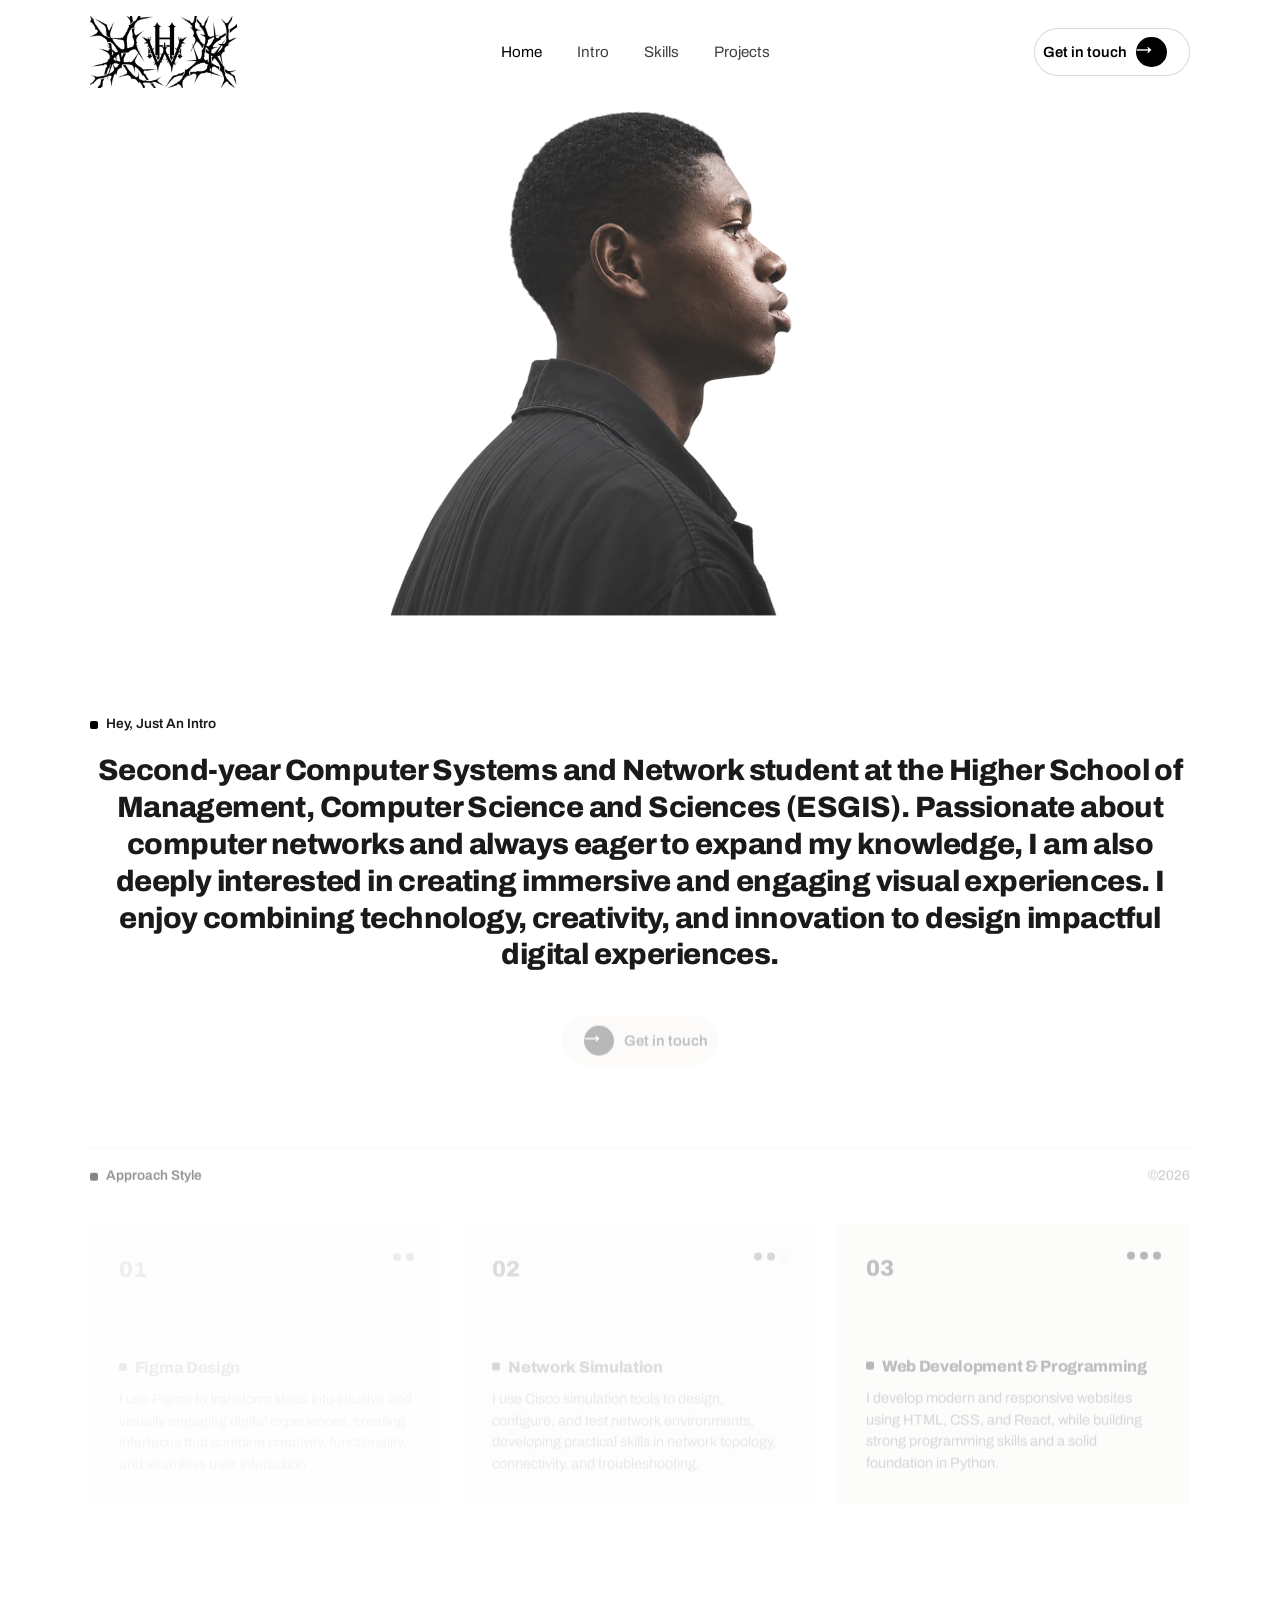
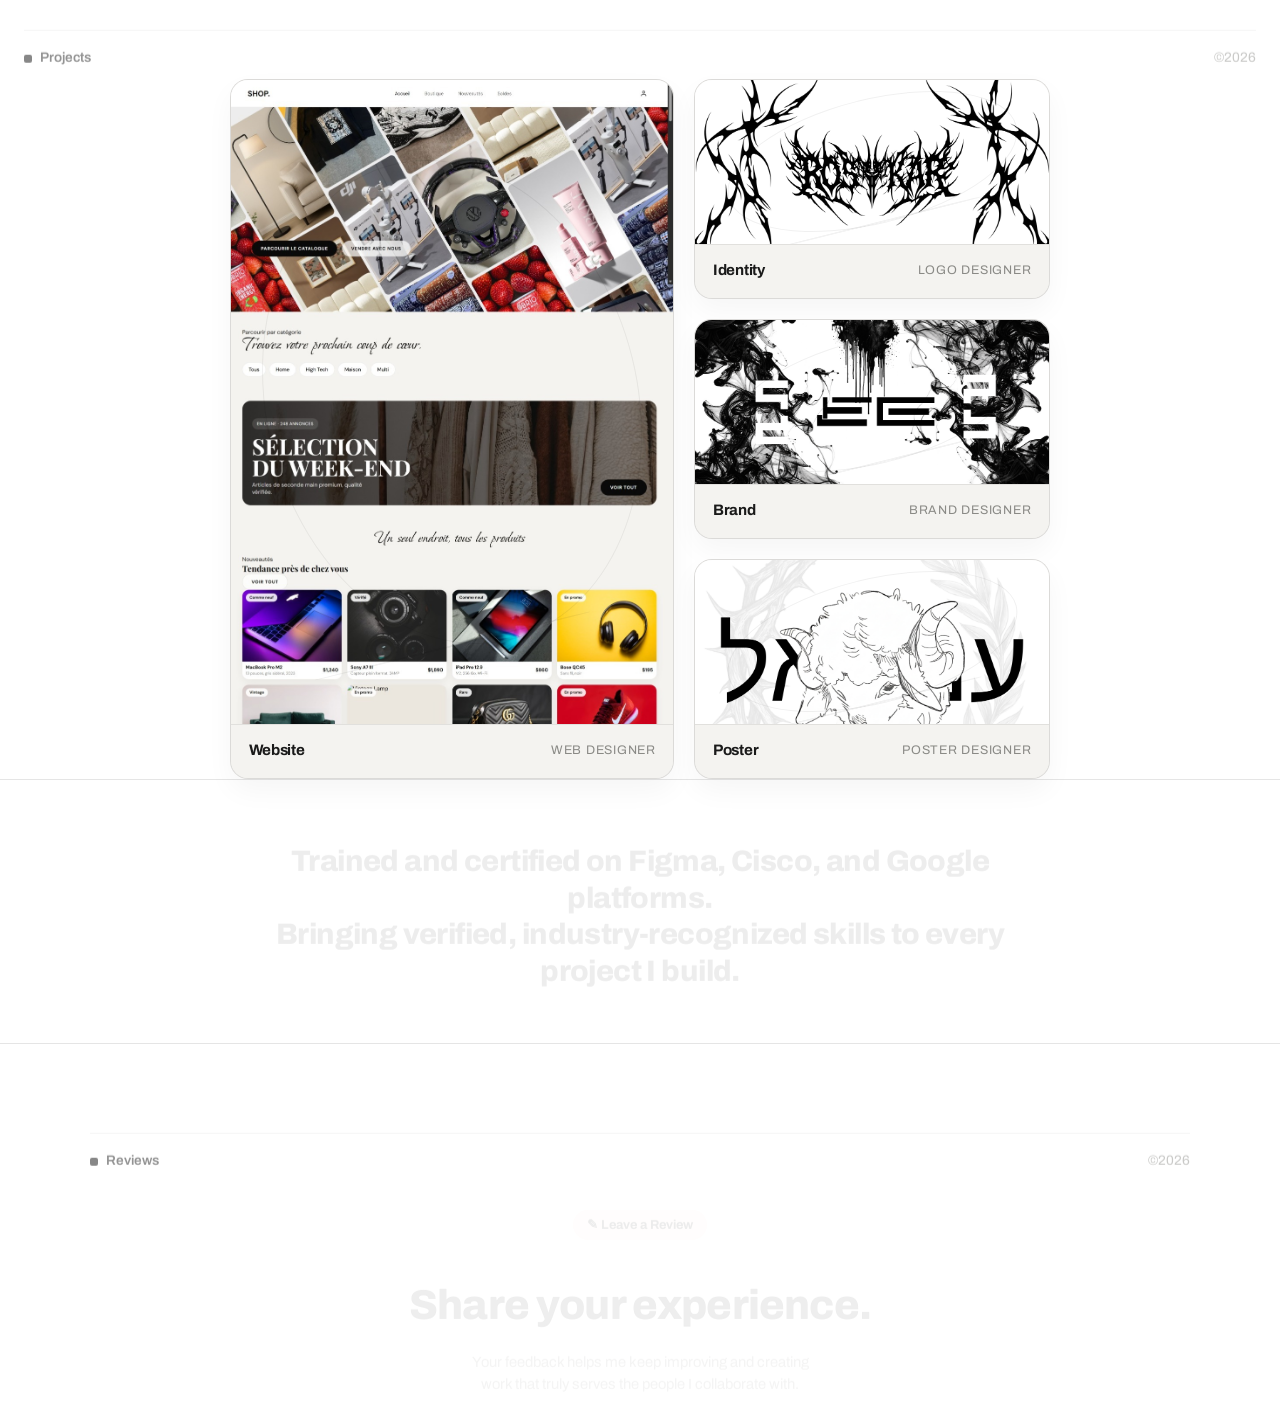
==== index.html @ aec388bb "Add Vercel entry point" ====
<!DOCTYPE html>
<html lang="en">
<head>
  <meta charset="UTF-8">
  <meta name="viewport" content="width=device-width, initial-scale=1.0">
  <meta http-equiv="refresh" content="0; url=viper-portfolio.html">
  <title>ODOVI</title>
</head>
<body>
  <p><a href="viper-portfolio.html">Open ODOVI portfolio</a></p>
</body>
</html>
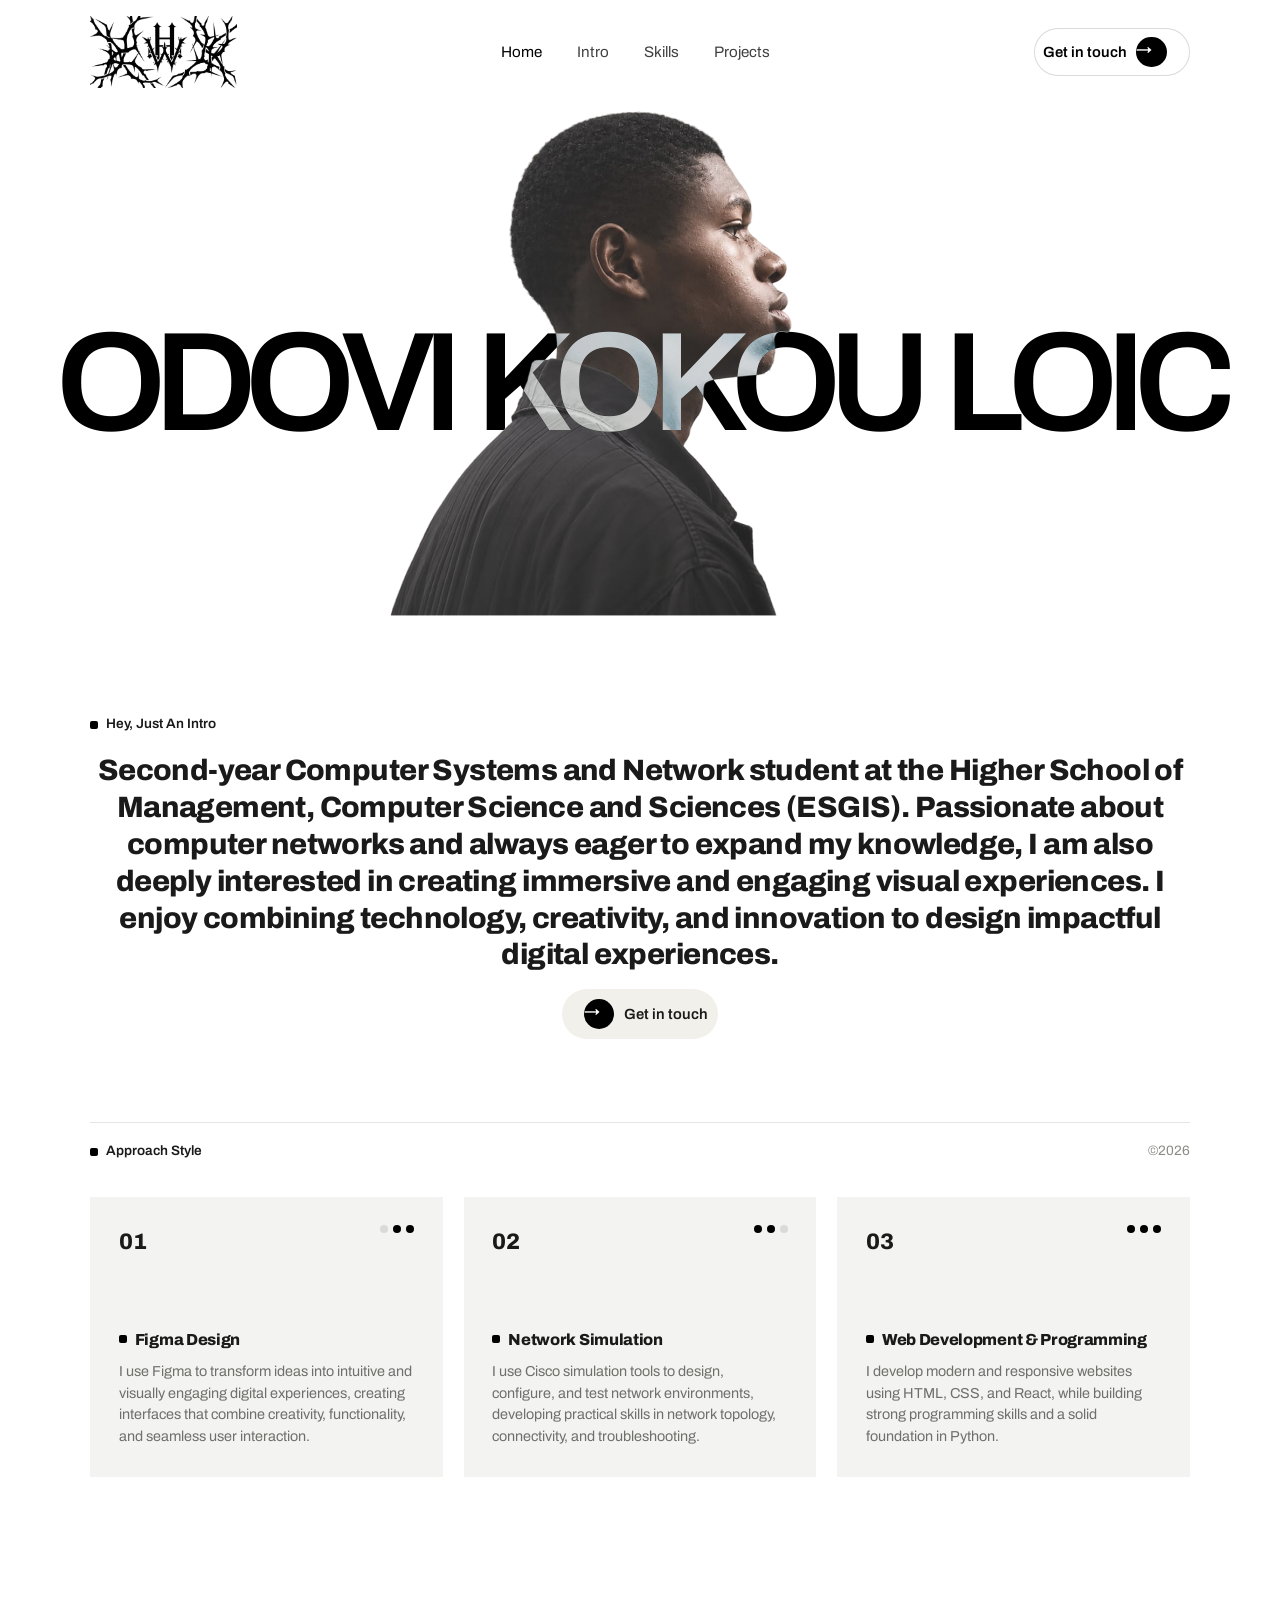
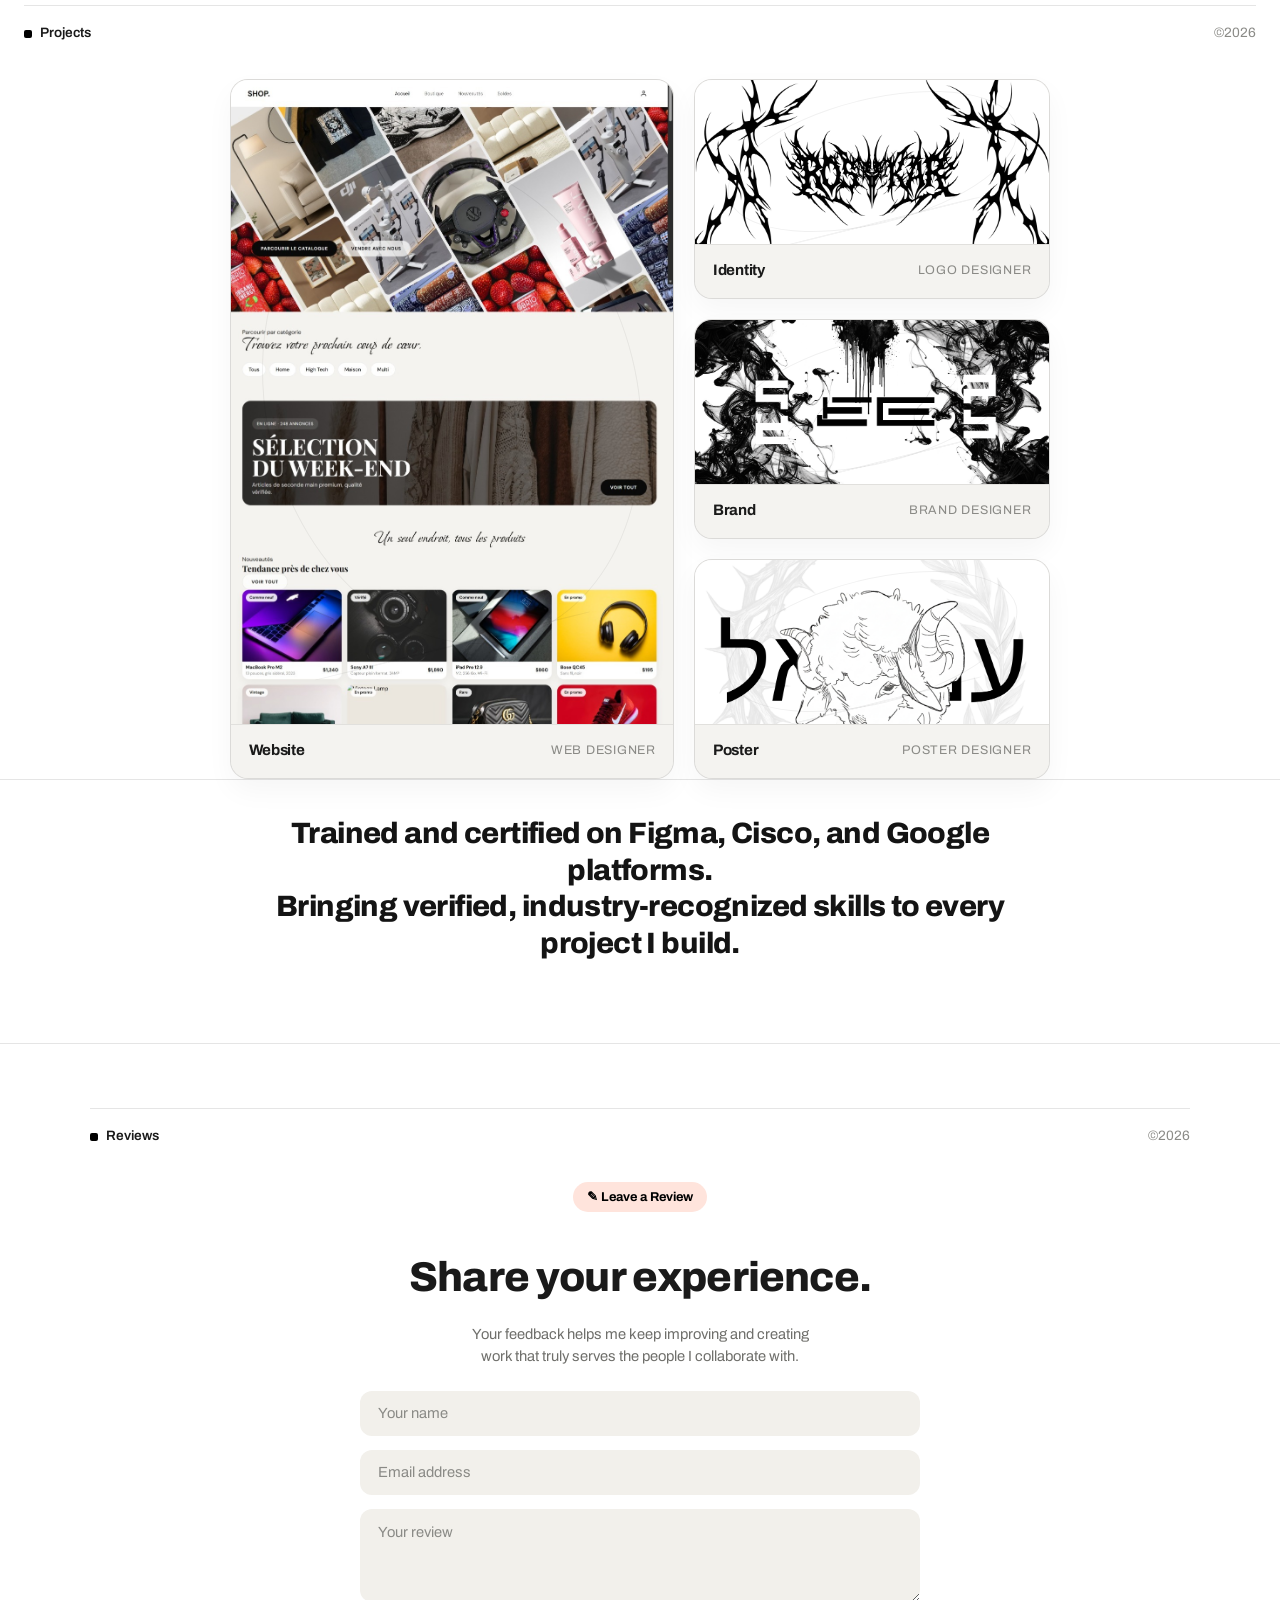
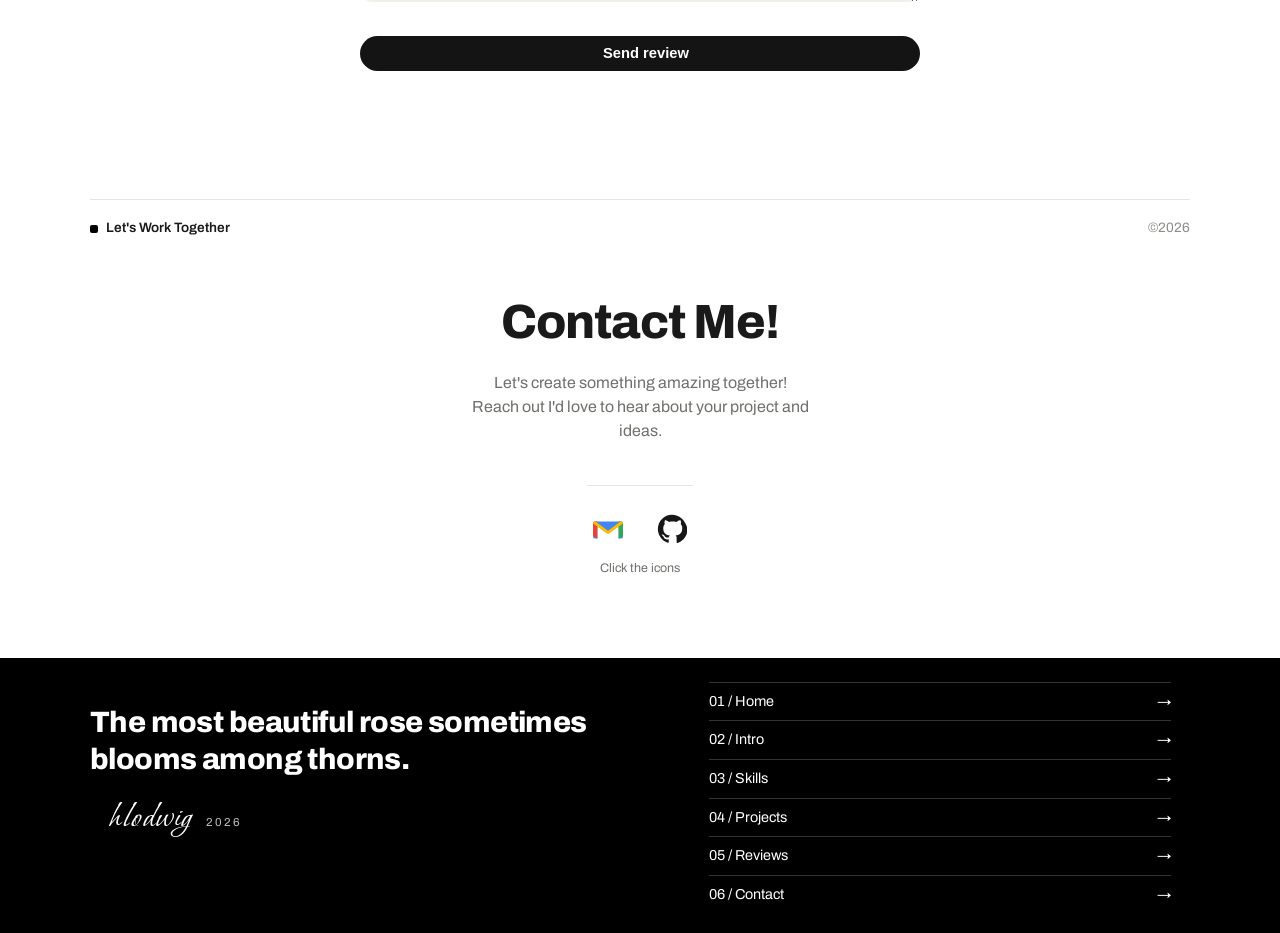
==== commit 50cc4866: "Use clean homepage filename" ====
--- a/index.html
+++ b/index.html
@@ -1,12 +1,1013 @@
 <!DOCTYPE html>
 <html lang="en">
 <head>
-  <meta charset="UTF-8">
-  <meta name="viewport" content="width=device-width, initial-scale=1.0">
-  <meta http-equiv="refresh" content="0; url=viper-portfolio.html">
-  <title>ODOVI</title>
+<meta charset="UTF-8">
+<meta name="viewport" content="width=device-width, initial-scale=1.0">
+<title>Mandro — Digital Designer</title>
+<link rel="preconnect" href="https://fonts.googleapis.com">
+<link rel="preconnect" href="https://fonts.gstatic.com" crossorigin>
+<link href="https://fonts.googleapis.com/css2?family=Archivo:wght@400;500;600;700;800;900&family=Bonheur+Royale&display=swap" rel="stylesheet">
+<style>
+:root{
+  --ink:#141414;
+  --muted:#8a8a86;
+  --muted-2:#6f6f6b;
+  --bg:#ffffff;
+  --soft:#f2f0eb;
+  --card:#f3f3f1;
+  --line:#e7e5df;
+  --accent:#000000;
+  --accent-soft:#ffe4dc;
+  --dark:#141414;
+  --font-h:'Archivo', sans-serif;
+  --font-b:'Archivo', sans-serif;
+}
+
+*{ box-sizing:border-box; margin:0; padding:0; }
+body{
+  font-family:var(--font-b);
+  color:var(--ink);
+  background:var(--bg);
+  line-height:1.5;
+  -webkit-font-smoothing:antialiased;
+}
+img{ max-width:100%; display:block; }
+a{ color:inherit; text-decoration:none; }
+ul{ list-style:none; }
+sup{ font-size:.55em; }
+
+.wrap{
+  max-width:1180px;
+  margin-inline:auto;
+  padding-inline:clamp(1.25rem, 4vw, 2.5rem);
+}
+
+h1,h2,h3,h4{ font-family:var(--font-h); font-weight:800; letter-spacing:-.02em; }
+
+/* ---------- Buttons ---------- */
+.btn{
+  display:inline-flex;
+  align-items:center;
+  gap:.6rem;
+  padding:.55rem .55rem .55rem 1.3rem;
+  border-radius:999px;
+  font-size:.92rem;
+  font-weight:600;
+  border:1px solid transparent;
+  cursor:pointer;
+  white-space:nowrap;
+}
+.btn-ic{
+  display:inline-flex;
+    --font-h:'Archivo', sans-serif;
+    --font-b:'Archivo', sans-serif;
+  width:1.9rem; height:1.9rem;
+  border-radius:50%;
+  background:var(--accent);
+  color:#fff;
+  font-size:1rem;
+}
+.btn-cta{ background:var(--soft); color:var(--ink); }
+.btn-cta:hover{ background:var(--line); }
+.btn-outline-light{
+  border-color:rgba(0,0,0,.15);
+  color:#000;
+  background:#fff;
+  padding:.5rem 1.4rem .5rem .5rem;
+  flex-direction:row-reverse;
+}
+.btn-outline-light .btn-ic{ background:#000; color:#fff; }
+.btn-dark{ background:var(--dark); color:#fff; padding-left:1.3rem; }
+.btn-dark .ic-down{
+  display:inline-flex; align-items:center; justify-content:center;
+  width:1.6rem; height:1.6rem; border-radius:50%; background:#fff; color:var(--dark);
+}
+.btn-outline-dark{ border-color:var(--line); color:var(--ink); background:#fff; padding:.6rem 1.2rem; }
+.btn-block{ width:100%; justify-content:center; margin-top:1.2rem; }
+
+/* ---------- Header ---------- */
+.site-header{
+  position:sticky; top:0; z-index:50;
+  background:transparent;
+}
+.header-inner{
+  display:flex; align-items:center; justify-content:space-between;
+  padding-block:1rem 1.6rem;
+}
+.logo{
+  display:inline-flex; align-items:center; justify-content:center;
+  font-family:var(--font-h); font-weight:900; font-size:1.4rem; letter-spacing:-.01em;
+  color:#fff;
+}
+.logo img,
+.brand-mark img,
+.footer-brand img,
+.footer-wordmark-logo{
+  display:block;
+  max-width:100%;
+  height:auto;
+}
+.logo img{ height:72px; width:auto; }
+.main-nav{ display:flex; gap:2.2rem; font-size:.95rem; }
+.main-nav a{ color:rgba(0,0,0,.75); }
+.main-nav a:first-child{ color:#000; }
+
+/* ---------- Hero ---------- */
+.hero{
+  position:relative;
+  min-height:660px;
+  background-color:#fff;
+  background-image:linear-gradient(90deg, rgba(255,255,255,.20), rgba(255,255,255,.10)), url('hero-portrait.png');
+  background-size:61% auto;
+  background-position:center center;
+  background-repeat:no-repeat;
+  display:flex;
+  align-items:center;
+  justify-content:center;
+  padding:2rem 1.5rem;
+  margin-top:-88px;
+  padding-top:88px;
+}
+.hero-name{
+  position:relative;
+  z-index:1;
+  width:100%;
+  display:flex;
+  align-items:baseline;
+  justify-content:center;
+  gap:clamp(1rem, 2vw, 3rem);
+  font-family:var(--font-b);
+  font-size:clamp(5rem, 11vw, 18rem);
+  font-weight:600;
+  line-height:0.82;
+  letter-spacing:-0.085em;
+  color:#fff;
+  text-transform:uppercase;
+  text-shadow:0 0 18px rgba(0,0,0,.16);
+  mix-blend-mode:difference;
+}
+.hero-name span{
+  display:inline-block;
+  text-align:center;
+  white-space:nowrap;
+  line-height:0.82;
+  mix-blend-mode:difference;
+  position:relative;
+  opacity:0;
+  transform:translateY(160px);
+  transition:transform 3.6s cubic-bezier(.12,.7,.18,1), opacity 2.8s ease;
+}
+.hero-name.is-revealed span{
+  opacity:1;
+  transform:translateY(0);
+}
+.hero-free{
+  display:none;
+}
+
+/* ---------- Section rhythm ---------- */
+.section{ padding-block:4rem; }
+.soft-bg{ background:#ffffff; }
+
+.reveal-on-scroll{
+  opacity:0;
+  transform:translateY(28px);
+  transition:opacity .75s ease, transform .75s cubic-bezier(.16,1,.3,1);
+  transition-delay:var(--reveal-delay, 0ms);
+}
+.reveal-on-scroll.is-visible{
+  opacity:1;
+  transform:none;
+}
+
+.section-tag-row{
+  display:flex; align-items:center; justify-content:space-between;
+  border-top:1px solid var(--line);
+  padding-top:1.1rem;
+  margin-bottom:2.2rem;
+  font-size:.85rem;
+  color:var(--muted-2);
+}
+.tag{ display:flex; align-items:center; gap:.5rem; font-weight:600; color:var(--ink); }
+.dot{ width:8px; height:8px; border-radius:2px; background:var(--accent); flex-shrink:0; display:inline-block; align-self:flex-start; margin-top:7px; }
+.tag-mid, .tag-right{ color:var(--muted); }
+.toggle-mid{ display:flex; align-items:center; gap:.6rem; }
+.toggle{ width:34px; height:18px; border-radius:999px; background:var(--accent); display:inline-flex; align-items:center; padding:2px; }
+.toggle-knob{ width:14px; height:14px; border-radius:50%; background:#fff; margin-left:auto; }
+
+/* ---------- Intro ---------- */
+.intro.section{ padding-block:1.8rem 1rem; }
+.eyebrow-row{ display:flex; align-items:center; gap:.5rem; margin-bottom:1.1rem; font-size:.85rem; font-weight:600; }
+.intro-grid{ display:grid; grid-template-columns:.9fr 1.6fr; gap:1rem; }
+.intro-heading{ font-size:clamp(1.35rem, 2.3vw, 2.1rem); line-height:1.25; margin-bottom:1rem; }
+.intro .btn-cta{ display:inline-flex; margin:0 auto .2rem; }
+.intro > .wrap > .intro-grid > div{ text-align:center; }
+.intro-cols{ display:grid; grid-template-columns:1fr 1fr; gap:2rem; margin-top:2.5rem; padding-top:1.8rem; border-top:1px solid var(--line); }
+.intro-cols h3{ font-size:1rem; font-weight:700; margin-bottom:.6rem; }
+.intro-cols p{ color:var(--muted-2); font-size:.92rem; }
+
+.intro-shots{ display:grid; grid-template-columns:repeat(3,1fr); gap:1.2rem; margin-top:3.5rem; }
+.shot{
+  aspect-ratio:1/1; border-radius:16px;
+  display:flex; align-items:flex-end; padding:1rem;
+  color:rgba(255,255,255,.85); font-size:.8rem; font-weight:600;
+}
+.ph-perfume{ background:linear-gradient(135deg,#1c1c1c,#3a3a3a); }
+.ph-shoe{ background:linear-gradient(135deg,#7a8f6a,#4c5b40); }
+.ph-bag{ background:linear-gradient(135deg,#e79a52,#c96a2f); }
+
+/* ---------- Logos strip ---------- */
+.logos-strip{
+  padding-block: 2.2rem;
+  border-top: 1px solid var(--line);
+  border-bottom: 1px solid var(--line);
+}
+
+.logos-caption{
+  max-width: 820px;
+  margin: 0 auto 1.2rem;
+  text-align: center;
+  font-family:var(--font-b);
+  font-size: clamp(1.35rem, 2.3vw, 2.1rem);
+  font-weight: 800;
+  line-height: 1.25;
+  letter-spacing: -0.02em;
+  color: #141414;
+}
+
+.logos-marquee{
+  overflow: hidden;
+  width: 100%;
+  -webkit-mask-image: linear-gradient(90deg, transparent, #000 8%, #000 92%, transparent);
+  mask-image: linear-gradient(90deg, transparent, #000 8%, #000 92%, transparent);
+}
+
+.logos-track{
+  display: flex;
+  width: max-content;
+  animation: logos-scroll 22s linear infinite;
+}
+
+.logos-group{
+  display: flex;
+  align-items: center;
+  flex-shrink: 0;
+  justify-content: space-between;
+  gap: 9rem;
+  padding-inline: 4.5rem;
+}
+
+.logo-brand{
+  display: flex;
+  align-items: center;
+  gap: .65rem;
+  flex-shrink: 0;
+}
+
+.logo-brand span{
+  font-family: var(--font-h);
+  font-weight: 700;
+  color: var(--muted);
+  font-size: 1.1rem;
+}
+
+.logos-marquee:hover .logos-track{
+  animation-play-state: paused;
+}
+
+@keyframes logos-scroll{
+  from{ transform: translateX(0); }
+  to{ transform: translateX(-50%); }
+}
+
+@media (prefers-reduced-motion: reduce){
+  .logos-track{ animation: none; }
+  .reveal-on-scroll,
+  .reveal-on-scroll.is-visible{
+    opacity:1;
+    transform:none;
+    transition:none;
+  }
+}
+
+/* ---------- Approach ---------- */
+.approach-grid{ display:grid; grid-template-columns:repeat(3,1fr); gap:1.3rem; }
+.approach-card{ background:var(--card); border-radius:var(--radius); padding:1.8rem; min-height:280px; display:flex; flex-direction:column; }
+.card-top{ display:flex; justify-content:space-between; align-items:flex-start; margin-bottom:auto; }
+.num{ font-family:var(--font-h); font-size:1.4rem; font-weight:800; }
+.dots{ display:flex; gap:5px; }
+.dots i{ width:8px; height:8px; border-radius:50%; background:var(--line); }
+.dots i.lit{ background:var(--accent); }
+.approach-card h4{ display:flex; align-items:center; gap:.5rem; font-size:1rem; margin-top:1.1rem; margin-bottom:.6rem; }
+.approach-card p{ color:var(--muted-2); font-size:.9rem; }
+.pill-tag{ font-style:normal; font-size:.68rem; font-weight:700; background:#fff; border-radius:999px; padding:.2rem .55rem; }
+.pill-tag-out{ background:var(--soft); font-size:.75rem; font-weight:600; }
+
+.approach-foot{ display:flex; justify-content:space-between; align-items:center; margin-top:2.5rem; flex-wrap:wrap; gap:1.5rem; }
+.progress-list{ min-width:280px; flex:1; max-width:380px; }
+.progress-row{ display:flex; justify-content:space-between; padding-block:.8rem; border-top:1px solid var(--line); font-size:.9rem; }
+
+/* ---------- Portrait banners ---------- */
+.portrait-banner{
+  height:70vh; min-height:420px;
+  background-size:cover; background-position:center;
+}
+.ph-portrait-1{ background:linear-gradient(180deg,#c9cdd2,#8890a0 60%,#3a4150); }
+.ph-portrait-2{ background:linear-gradient(120deg,#0d2a45,#7fd0c9 55%,#f0c48a); }
+.ph-portrait-3{ background:linear-gradient(120deg,#0e2c14,#3f6a35 50%,#8fae6a); }
+.ph-portrait-4{ background:linear-gradient(140deg,#050505,#241017 55%,#3a1420); }
+
+/* ---------- Center head (shared) ---------- */
+.center-head{ text-align:center; max-width:680px; margin-inline:auto; margin-bottom:3.5rem; }
+.badge{
+  display:inline-block; background:var(--accent-soft); color:var(--accent);
+  font-size:.8rem; font-weight:700; padding:.35rem .9rem; border-radius:999px; margin-bottom:1.2rem;
+}
+.center-head h2{ font-size:clamp(2rem,4.5vw,3.2rem); margin-bottom:1rem; }
+.lead-sm{ color:var(--muted-2); font-size:.98rem; margin-bottom:1.6rem; }
+.center-head .btn{ margin-bottom:1.6rem; }
+.micro-label{ font-size:.8rem; color:var(--muted); margin-bottom:.8rem; }
+
+/* ---------- Portfolio grid ---------- */
+.portfolio-grid{ display:grid; grid-template-columns:1fr 1fr; gap:1.3rem; }
+.pf-thumb{
+  aspect-ratio:16/10; border-radius:16px 16px 0 0;
+  background:linear-gradient(120deg,#9fb6c9,#4a6b86 45%,#1c2733);
+  display:flex; align-items:flex-end; padding:1rem; color:rgba(255,255,255,.7); font-size:.75rem;
+}
+.pf-card{ background:var(--card); border-radius:16px; overflow:hidden; }
+.pf-meta{ display:flex; align-items:center; gap:.8rem; padding:1rem 1.2rem; flex-wrap:wrap; }
+.pf-meta div{ display:flex; flex-direction:column; margin-right:auto; }
+.muted-sm{ color:var(--muted); font-size:.8rem; }
+.dots-line{ display:flex; gap:4px; }
+.dots-line i{ width:6px; height:6px; border-radius:50%; background:var(--line); }
+.dots-line i.lit{ background:var(--accent); }
+
+/* ---------- Projects / bento gallery ---------- */
+.project-showcase{ padding-top: 2rem; }
+.project-grid{ display:grid; grid-template-columns:repeat(2, 1fr); gap:1.3rem; max-width:1100px; margin:0 auto; }
+.project-card{
+  position:relative; display:block; background:#f4f3f0; border:1px solid var(--line);
+  border-radius:18px; overflow:hidden; cursor:pointer; transition:transform .25s ease, box-shadow .25s ease, border-color .25s ease;
+  box-shadow:0 12px 28px rgba(0,0,0,.04);
+}
+.project-card:hover{ transform:translateY(-4px); box-shadow:0 18px 36px rgba(0,0,0,.08); border-color:rgba(0,0,0,.12); }
+.project-card__art{
+  position:relative; min-height:280px; display:grid; place-items:center; background:linear-gradient(135deg,#f4f4f4,#eaeae6);
+  overflow:hidden;
+}
+.project-card__art img{
+  width:100%;
+  height:100%;
+  object-fit:cover;
+  object-position:center top;
+  display:block;
+}
+.project-card__art::before,
+.project-card__art::after{
+  content:""; position:absolute; inset:12% 8%; border-radius:50%;
+  border:1px solid rgba(0,0,0,.06); transform:rotate(-14deg);
+}
+.project-card__art::after{ inset:auto 18% 12% 18%; border-radius:30% 40% 42% 56%; border-color:rgba(0,0,0,.05); }
+.project-card__art svg{ position:relative; z-index:1; width:78%; height:78%; transition:transform .5s cubic-bezier(.2,.8,.2,1), opacity .45s ease; }
+.project-card__caption{
+  display:flex; justify-content:space-between; align-items:center; gap:1rem; padding:1rem 1.1rem 1.2rem;
+  font-size:.82rem; letter-spacing:.06em; text-transform:uppercase; color:var(--ink); border-top:1px solid rgba(0,0,0,.08);
+}
+.project-card__caption strong{ font-family:var(--font-h); font-size:.95rem; letter-spacing:-.02em; text-transform:none; }
+.project-card__caption span{ color:var(--muted); }
+.project-card.is-open{ animation:project-open .7s cubic-bezier(.16,1,.3,1); }
+.project-card.is-open .project-card__art svg{ transform:scale(1.08) rotate(-3deg); }
+.project-card.is-open .project-card__art::before{ animation:project-glow .7s ease; }
+@keyframes project-open{
+  0%{ transform:scale(1) rotate(0deg); }
+  25%{ transform:scale(.97) rotate(-1deg); }
+  60%{ transform:scale(1.025) rotate(1deg); }
+  100%{ transform:scale(1) rotate(0deg); }
+}
+@keyframes project-glow{
+  0%{ opacity:.25; transform:scale(.96) rotate(-12deg); }
+  50%{ opacity:1; transform:scale(1.05) rotate(-12deg); }
+  100%{ opacity:.6; transform:scale(1) rotate(-12deg); }
+}
+.project-gallery-link{ justify-content:center; width:fit-content; margin:1.5rem auto 0; }
+.project-gallery-link .btn-ic{ background:#000; }
+
+@media (max-width: 560px){
+  .project-grid{ grid-template-columns:1fr; }
+  .project-card__art{ min-height:220px; }
+}
+
+/* ---------- Stats ---------- */
+.stats-lead{ font-size:clamp(1.3rem,2.6vw,2rem); font-weight:600; text-align:center; max-width:820px; margin:1.5rem auto 3.5rem; line-height:1.35; }
+.stats-grid{ display:grid; grid-template-columns:repeat(3,1fr); gap:1.5rem; text-align:left; }
+.stat-num{ font-family:var(--font-h); font-size:clamp(2.6rem,6vw,4.5rem); font-weight:800; }
+.stat h4{ font-size:1rem; margin-top:.8rem; }
+.stat p{ color:var(--muted); font-size:.85rem; margin-top:.2rem; }
+
+/* ---------- Services ---------- */
+.services-grid{ display:grid; grid-template-columns:.85fr 1.15fr; gap:2.5rem; align-items:start; }
+.services-left h2{ font-size:clamp(2rem,4vw,3rem); margin-bottom:1rem; }
+.services-left p{ color:var(--muted-2); margin-bottom:1.3rem; max-width:34ch; }
+.check-list{ margin-bottom:1.6rem; padding-top:1rem; border-top:1px solid var(--line); }
+.check-list li{ display:flex; align-items:center; gap:.6rem; padding-block:.5rem; font-size:.92rem; font-weight:600; }
+.plus{ color:var(--accent); }
+.service-row{ display:flex; align-items:center; gap:1rem; background:#fff; border-radius:16px; padding:.8rem; margin-bottom:.9rem; }
+.service-thumb{ width:56px; height:56px; border-radius:12px; flex-shrink:0; background-size:cover; }
+.ph-video{ background:linear-gradient(135deg,#c0392b,#e6b8b0); }
+.ph-product{ background:linear-gradient(135deg,#d9c2a3,#8a6b46); }
+.ph-framer{ background:linear-gradient(135deg,#e8e8e8,#a8a8a8); }
+.ph-3d{ background:linear-gradient(135deg,#cfd6da,#7c8890); }
+.service-info{ display:flex; flex-direction:column; margin-right:auto; }
+
+/* ---------- Benefits ---------- */
+.benefits-grid{ display:grid; grid-template-columns:repeat(3,1fr); gap:1.3rem; }
+.benefit-card{ border-radius:var(--radius); padding:1.6rem; position:relative; min-height:340px; display:flex; flex-direction:column; }
+.benefit-card.light{ background:var(--card); }
+.benefit-card.accent-edge{ background:var(--card); border-left:4px solid var(--accent); }
+.benefit-card.dark{ background:var(--dark); color:#fff; }
+.corner-mark{ position:absolute; top:1rem; left:1rem; color:var(--accent); }
+.benefit-card h4{ font-size:1.05rem; margin-bottom:.4rem; margin-top:1.4rem; max-width:20ch; }
+.eyebrow-xs{ font-size:.7rem; letter-spacing:.06em; color:var(--muted); font-weight:700; }
+.benefit-art{ margin-top:auto; height:120px; border-radius:12px; }
+.ph-car-dark{ background:linear-gradient(135deg,#111,#333); }
+.ph-man{ background:linear-gradient(135deg,#2a2a2a,#555); align-self:center; width:70%; }
+.brand-mark{ display:flex; align-items:center; justify-content:center; font-family:var(--font-h); font-weight:900; margin-top:1rem; }
+.brand-mark img{ height:86px; width:auto; }
+.accent-star{ color:var(--accent); }
+.big-num{ font-family:var(--font-h); font-size:2.6rem; font-weight:800; margin-top:1.4rem; }
+.benefit-card.dark p{ color:rgba(255,255,255,.7); font-size:.88rem; margin-top:.6rem; }
+.chat-mock{ margin-top:1rem; display:flex; flex-direction:column; gap:.5rem; }
+.chat-row{ font-size:.78rem; padding:.5rem .7rem; border-radius:10px; max-width:85%; }
+.chat-row.me{ background:#2563eb; align-self:flex-end; }
+.chat-row.them{ background:#2a2a2a; }
+
+/* ---------- Testimonials ---------- */
+.testimonial-grid{ display:grid; grid-template-columns:repeat(3,1fr); gap:1.2rem; }
+.t-card{ background:var(--card); border-radius:16px; padding:1.5rem; }
+.t-top{ display:flex; justify-content:space-between; align-items:flex-start; margin-bottom:.8rem; }
+.avatar{ width:38px; height:38px; border-radius:50%; background:linear-gradient(135deg,#d1a98a,#8a5a3a); }
+.close-x{ color:var(--muted); }
+.stars{ color:var(--accent); letter-spacing:2px; margin-bottom:.7rem; }
+.t-card p{ font-size:.88rem; color:var(--ink); margin-bottom:1.2rem; padding-bottom:1.2rem; border-bottom:1px solid var(--line); }
+.t-card strong{ display:block; font-size:.9rem; }
+
+/* ---------- Photography ---------- */
+.component-hint{
+  max-width:360px; margin-inline:auto; text-align:center;
+  background:#eee9ff; color:#6d4fe0; border-radius:14px; padding:2.2rem 1.5rem;
+  font-size:.85rem; font-weight:600;
+}
+.component-hint span{ display:block; font-weight:400; color:#8a7fc7; margin-top:.3rem; }
+
+/* ---------- Expertise ---------- */
+.expertise-grid{ display:grid; grid-template-columns:1fr; gap:2.5rem; align-items:center; justify-items:center; }
+.expertise-photo{ aspect-ratio:4/5; border-radius:var(--radius); background:linear-gradient(150deg,#caa27a,#3a2a20 60%,#151010); }
+.expertise-copy{ width:min(100%, 760px); text-align:center; }
+.expertise-copy h2{ font-size:clamp(1.8rem,3.6vw,2.6rem); margin:.9rem 0; }
+.expertise-copy h4{ font-size:.9rem; font-weight:700; margin-bottom:.6rem; }
+.expertise-copy p{ color:var(--muted-2); font-size:.92rem; max-width:44ch; margin-inline:auto; }
+.expertise-foot{ display:flex; align-items:center; gap:1.5rem; margin-top:1.6rem; flex-wrap:wrap; }
+.rating{ display:flex; flex-direction:column; }
+
+/* ---------- Pricing ---------- */
+.pricing-grid{ display:grid; grid-template-columns:repeat(3,1fr); gap:1.3rem; }
+.price-card{ background:var(--card); border-radius:var(--radius); padding:1.8rem; }
+.price-card-dark{ background:var(--dark); color:#fff; }
+.price{ font-family:var(--font-h); font-size:1.7rem; font-weight:800; }
+.price small{ font-size:.9rem; font-weight:400; color:var(--muted); }
+.price-card h4{ display:flex; align-items:center; gap:.5rem; font-size:1rem; margin:1.2rem 0 .5rem; }
+.included{ background:rgba(0,0,0,.03); border-radius:14px; padding:1.1rem 1.2rem; margin-top:1.4rem; }
+.price-card-dark .included{ background:rgba(255,255,255,.06); }
+.included-title{ font-size:.85rem; font-weight:700; margin-bottom:.7rem; }
+.included li{ font-size:.85rem; padding-block:.35rem; color:var(--muted-2); }
+.price-card-dark .included li{ color:rgba(255,255,255,.7); }
+
+/* ---------- FAQ ---------- */
+.faq-list{ max-width:900px; }
+.faq-item{ border-top:1px solid var(--line); padding-block:1.2rem; }
+.faq-item:last-child{ border-bottom:1px solid var(--line); }
+.faq-item summary{ display:flex; align-items:center; gap:1.3rem; cursor:pointer; font-weight:600; list-style:none; }
+.faq-item summary::-webkit-details-marker{ display:none; }
+.faq-num{ color:var(--muted); font-family:var(--font-h); font-weight:700; }
+.faq-plus{ margin-left:auto; color:var(--muted); }
+.faq-item[open] .faq-plus{ transform:rotate(45deg); }
+.faq-item p{ color:var(--muted-2); margin-top:.8rem; padding-left:2.7rem; font-size:.9rem; max-width:56ch; }
+
+/* ---------- Blog ---------- */
+.blog-grid{ display:grid; grid-template-columns:repeat(3,1fr); gap:1.3rem; }
+.blog-thumb{ aspect-ratio:4/3; border-radius:16px; background:linear-gradient(135deg,#a9b6bd,#3d4650 60%,#161a1e); }
+.blog-meta{ display:flex; justify-content:space-between; align-items:center; margin-top:.9rem; }
+.blog-meta div{ display:flex; flex-direction:column; }
+
+/* ---------- Contact ---------- */
+.contact-grid{ display:grid; grid-template-columns:1fr; gap:3rem; justify-items:center; align-items:center; }
+.contact-left{ width:min(100%, 900px); display:flex; flex-direction:column; align-items:center; text-align:center; }
+.contact-left h2{ font-size:clamp(2rem,4vw,3rem); margin:.8rem 0; }
+.contact-left p{ color:var(--muted-2); max-width:38ch; margin-bottom:1rem; }
+.contact-form{ display:flex; flex-direction:column; gap:.9rem; width:min(100%, 560px); margin-inline:auto; }
+.contact-form input, .contact-form textarea{
+  background:var(--soft); border:none; border-radius:12px; padding:.9rem 1.1rem;
+  font-family:var(--font-b); font-size:.92rem; resize:vertical;
+}
+.contact-form input::placeholder, .contact-form textarea::placeholder{ color:var(--muted); }
+.contact-links{
+  display:flex;
+  align-items:center;
+  justify-content:center;
+  gap:1.4rem;
+  margin-top:1.6rem;
+  padding-top:1.4rem;
+  border-top:1px solid var(--line);
+}
+.contact-link{
+  display:inline-flex;
+}
+.contact-link-ic{
+  display:inline-flex;
+  align-items:center;
+  justify-content:center;
+  width:2.6rem;
+  height:2.6rem;
+  transition:transform .2s ease, opacity .2s ease;
+}
+.contact-link:hover .contact-link-ic{
+  transform:translateY(-3px);
+  opacity:.8;
+}
+.contact-links-hint{
+  font-size:.78rem;
+  color:var(--muted);
+  margin-top:.6rem;
+  text-align:center;
+}
+
+/* ---------- Footer ---------- */
+.site-footer{ background:#000000; color:#ffffff; padding-top:1.5rem; }
+.footer-banner{
+  height:52vh; min-height:340px; margin-bottom:3rem;
+  display:flex; align-items:center; justify-content:center;
+}
+.footer-brand{ display:flex; align-items:center; font-family:var(--font-h); font-weight:900; color:#fff; font-size:1.6rem; letter-spacing:.05em; }
+.footer-brand img{ height:84px; width:auto; }
+.footer-grid{ display:grid; grid-template-columns:1.3fr 1fr auto; gap:1.2rem; align-items:start; padding-bottom:1.2rem; min-height: 220px; }
+.footer-connect{ display:flex; flex-direction:column; justify-content:center; align-items:flex-start; min-height: 170px; }
+.muted-lg{ font-family:var(--font-b); font-size: clamp(1.35rem, 2.3vw, 2.1rem); font-weight: 800; line-height: 1.25; letter-spacing: -0.02em; color: #ffffff; text-align: left; margin: 0; max-width: 500px; }
+.footer-signature-wrap{ display:flex; align-items:flex-end; gap:.8rem; margin-top:.8rem; margin-left:1.2rem; transform: translateY(8px); }
+.footer-signature{ display:block; font-family:"Bonheur Royale", cursive; font-size: clamp(2rem, 3vw, 3rem); line-height:1; letter-spacing:.04em; color:#ffffff; }
+.footer-signature-date{ display:block; font-size:.72rem; letter-spacing:.18em; text-transform:uppercase; color:rgba(255,255,255,.75); padding-bottom:.35rem; }
+.footer-email{ font-family:var(--font-h); font-size:1.5rem; font-weight:700; text-decoration:underline; display:block; margin-bottom:.8rem; color:#ffffff; }
+.footer-connect p.muted-sm{ max-width:34ch; margin-bottom:1.2rem; color:#ffffff; }
+.footer-nav{ display:flex; flex-direction:column; }
+.footer-nav a{ display:flex; justify-content:space-between; padding-block:.5rem; border-top:1px solid rgba(255,255,255,.2); font-size:.9rem; color:#ffffff; }
+.framer-badge{ height:fit-content; }
+
+.footer-wordmark-row{ display:flex; align-items:center; justify-content:space-between; gap:2rem; padding-block:2.5rem; border-top:1px solid rgba(255,255,255,.2); }
+.footer-wordmark{ font-family:var(--font-h); font-weight:900; font-size:clamp(3rem,9vw,6.5rem); letter-spacing:-.02em; }
+.footer-wordmark-logo{ height:150px; width:auto; }
+.footer-thumb{ width:220px; aspect-ratio:16/10; border-radius:16px; background:linear-gradient(180deg,#8fb3d9,#4a5f7a); flex-shrink:0; }
+
+.footer-bottom{ display:flex; justify-content:space-between; padding-block:1.5rem; border-top:1px solid rgba(255,255,255,.2); font-size:.85rem; color:#ffffff; }
+.site-footer .muted-lg,
+.site-footer .muted-sm,
+.site-footer .footer-connect p,
+.site-footer .footer-connect a,
+.site-footer .footer-bottom,
+.site-footer .footer-bottom a,
+.site-footer .footer-bottom span,
+.site-footer .footer-nav a,
+.site-footer .footer-email{ color:#ffffff; }
+
+/* ---------- Responsive ---------- */
+@media (max-width:900px){
+  .intro-grid{ grid-template-columns:1fr; }
+  .intro-cols, .approach-grid, .portfolio-grid, .stats-grid, .services-grid,
+  .benefits-grid, .testimonial-grid, .expertise-grid, .pricing-grid, .blog-grid, .contact-grid, .footer-grid{
+    grid-template-columns:1fr;
+  }
+  .main-nav{ display:none; }
+  .intro-shots{ grid-template-columns:1fr 1fr; }
+  .footer-wordmark-row{ flex-direction:column; align-items:flex-start; }
+  .footer-thumb{ width:100%; }
+}
+@media (max-width:560px){
+  .intro-shots{ grid-template-columns:1fr; }
+  .section{ padding-block:3.5rem; }
+}
+@media (max-width:640px){
+  .hero{
+    min-height:100vh;
+    background-size:180% auto;
+    background-position:center 24%;
+    padding-bottom:6vh;
+  }
+  .hero-name{
+    display:grid;
+    grid-template-columns:1fr 1fr;
+    align-items:center;
+    justify-items:center;
+    gap:.2rem;
+    font-size:clamp(2.8rem, 16vw, 5.5rem);
+    white-space:normal;
+    text-align:center;
+    transform:translateY(-6vh);
+  }
+  .hero-name span:first-child{ grid-column:1 / -1; }
+  .contact-links{ gap:1.6rem; }
+}
+
+</style>
 </head>
 <body>
-  <p><a href="viper-portfolio.html">Open ODOVI portfolio</a></p>
+
+<!-- ============ HEADER ============ -->
+<header class="site-header">
+  <div class="wrap header-inner">
+    <a href="#home" class="logo"><img src="logo.png" alt="Mandro logo"></a>
+    <nav class="main-nav">
+      <a href="#home">Home</a>
+      <a href="#intro">Intro</a>
+      <a href="#skills">Skills</a>
+      <a href="#projects">Projects</a>
+    </nav>
+    <a href="#contact" class="btn btn-outline-light"><span class="btn-ic">→</span> Get in touch</a>
+  </div>
+</header>
+
+<!-- ============ HERO ============ -->
+<section class="hero" id="home">
+  <h1 class="hero-name" id="heroName">
+    <span style="--i:0">ODOVI</span>
+    <span style="--i:1">KOKOU</span>
+    <span style="--i:2">LOIC</span>
+  </h1>
+</section>
+
+<script>
+  const heroName = document.getElementById('heroName');
+  if (heroName) {
+    const reveal = () => {
+      if (!heroName.classList.contains('is-revealed')) {
+        heroName.classList.add('is-revealed');
+      }
+    };
+
+    document.addEventListener('click', reveal, { once: true });
+    document.addEventListener('pointerdown', reveal, { once: true });
+    window.addEventListener('load', () => setTimeout(reveal, 250), { once: true });
+  }
+</script>
+
+<!-- ============ INTRO ============ -->
+<section class="section intro" id="intro">
+  <div class="wrap">
+    <div class="eyebrow-row">
+      <span class="dot"></span><span class="eyebrow">Hey, Just An Intro</span>
+    </div>
+    <div class="intro-grid" style="grid-template-columns:1fr;">
+      <div>
+        <h1 class="intro-heading" style="text-align:center;">Second-year Computer Systems and Network student at the Higher School of Management, Computer Science and Sciences (ESGIS). Passionate about computer networks and always eager to expand my knowledge, I am also deeply interested in creating immersive and engaging visual experiences. I enjoy combining technology, creativity, and innovation to design impactful digital experiences.</h1>
+        <a href="#contact" class="btn btn-cta"><span class="btn-ic">→</span> Get in touch</a>
+      </div>
+    </div>
+  </div>
+</section>
+
+<!-- ============ APPROACH STYLE ============ -->
+<section class="section approach" id="skills">
+  <div class="wrap">
+    <div class="section-tag-row">
+      <span class="tag"><span class="dot"></span> Approach Style</span>
+      <span class="tag-right">©2026</span>
+    </div>
+
+    <div class="approach-grid">
+      <div class="approach-card">
+        <div class="card-top"><span class="num">01</span><span class="dots"><i></i><i class="lit"></i><i class="lit"></i></span></div>
+        <h4><span class="dot"></span> Figma Design</h4>
+        <p>I use Figma to transform ideas into intuitive and visually engaging digital experiences, creating interfaces that combine creativity, functionality, and seamless user interaction.</p>
+      </div>
+      <div class="approach-card">
+        <div class="card-top"><span class="num">02</span><span class="dots"><i class="lit"></i><i class="lit"></i><i></i></span></div>
+        <h4><span class="dot"></span> Network Simulation</h4>
+        <p>I use Cisco simulation tools to design, configure, and test network environments, developing practical skills in network topology, connectivity, and troubleshooting.</p>
+      </div>
+      <div class="approach-card">
+        <div class="card-top"><span class="num">03</span><span class="dots"><i class="lit"></i><i class="lit"></i><i class="lit"></i></span></div>
+        <h4><span class="dot"></span> Web Development &amp; Programming</h4>
+        <p>I develop modern and responsive websites using HTML, CSS, and React, while building strong programming skills and a solid foundation in Python.</p>
+      </div>
+    </div>
+
+  </div>
+</section>
+
+
+<!-- ============ PROJECT ============ -->
+<!DOCTYPE html>
+<html lang="en">
+<head>
+<meta charset="UTF-8">
+<meta name="viewport" content="width=device-width, initial-scale=1.0">
+<title>Projects — Bento</title>
+<link rel="preconnect" href="https://fonts.googleapis.com">
+<style>
+  :root{
+    --line: rgba(0,0,0,.1);
+    --ink: #1a1a1a;
+    --muted: #8a8a86;
+    --font-h: 'Archivo', sans-serif;
+  }
+  *{ box-sizing:border-box; }
+  body{
+    font-family: 'Archivo', sans-serif;
+    background:#ffffff;
+    color:var(--ink);
+    padding:0;
+  }
+
+  /* ---------- Projects / bento gallery ---------- */
+  .project-showcase{ padding:64px 24px 0; }
+
+  .project-grid{
+    display:grid;
+    grid-template-columns: 1.25fr 1fr;
+    grid-template-rows: repeat(3, 1fr);
+    gap:20px;
+    max-width:820px;
+    height:700px;
+    margin:0 auto;
+  }
+
+  .project-card{
+    position:relative; display:flex; flex-direction:column; background:#f4f3f0; border:1px solid var(--line);
+    border-radius:18px; overflow:hidden; cursor:pointer;
+    transition:transform .25s ease, box-shadow .25s ease, border-color .25s ease;
+    box-shadow:0 12px 28px rgba(0,0,0,.04);
+  }
+  .project-card:hover{ transform:translateY(-4px); box-shadow:0 18px 36px rgba(0,0,0,.08); border-color:rgba(0,0,0,.12); }
+
+  /* the tall "Website" card spans all 3 rows in column 1 */
+  .website-designer-card{
+    grid-column: 1;
+    grid-row: 1 / span 3;
+  }
+
+  /* the 3 remaining cards stack in column 2, one row each */
+  .logo-designer-card{  grid-column: 2; grid-row: 1; }
+  .brand-designer-card{ grid-column: 2; grid-row: 2; }
+  .poster-designer-card{ grid-column: 2; grid-row: 3; margin: 0; } /* fixed: was "margin: top -500px" (invalid) */
+
+  .project-card__art{
+    position:relative; flex:1; min-height:0; display:grid; place-items:center;
+    background:linear-gradient(135deg,#f4f4f4,#eaeae6);
+    overflow:hidden;
+  }
+  .project-card__art img{
+    width:100%; height:100%; object-fit:cover; object-position:center top; display:block;
+  }
+
+  .project-card__caption{
+    display:flex; justify-content:space-between; align-items:center; gap:1rem;
+    padding:.85rem 1.1rem 1rem;
+    font-size:.78rem; letter-spacing:.06em; text-transform:uppercase; color:var(--ink);
+    border-top:1px solid rgba(0,0,0,.08);
+    background:#f4f3f0;
+  }
+  .project-card__caption strong{ font-family:var(--font-h); font-size:.95rem; letter-spacing:-.02em; text-transform:none; }
+  .project-card__caption span{ color:var(--muted); }
+
+  .project-card.is-open{ animation:project-open .7s cubic-bezier(.16,1,.3,1); }
+  .project-card.is-open .project-card__art img{ animation:project-glow .7s ease; }
+
+  @keyframes project-open{
+    0%{ transform:scale(1) rotate(0deg); }
+    25%{ transform:scale(.97) rotate(-1deg); }
+    60%{ transform:scale(1.025) rotate(1deg); }
+    100%{ transform:scale(1) rotate(0deg); }
+  }
+  @keyframes project-glow{
+    0%{ filter:brightness(1); }
+    50%{ filter:brightness(1.15); }
+    100%{ filter:brightness(1); }
+  }
+
+  .project-gallery-link{
+    display:flex; justify-content:center; align-items:center; gap:.5rem;
+    width:fit-content; margin:1.5rem auto 0;
+    font-size:.85rem; text-decoration:none; color:var(--ink);
+    border:1px solid var(--line); padding:.6rem 1.4rem; border-radius:999px;
+    transition:border-color .25s ease;
+  }
+  .project-gallery-link:hover{ border-color:var(--ink); }
+
+  @media (max-width: 640px){
+    .project-grid{
+      grid-template-columns: 1fr;
+      grid-template-rows: none;
+      height:auto;
+    }
+    .website-designer-card{ grid-column:1; grid-row:auto; height:260px; }
+    .logo-designer-card, .brand-designer-card, .poster-designer-card{
+      grid-column:1; grid-row:auto; height:200px;
+    }
+  }
+</style>
+</head>
+<body>
+
+<section class="project-showcase" id="projects">
+  <div class="section-tag-row">
+    <span class="tag"><span class="dot"></span> Projects</span>
+    <span class="tag-right">©2026</span>
+  </div>
+
+  <div class="project-grid" id="projectGrid">
+
+    <a class="project-card website-designer-card" href="#">
+      <div class="project-card__art"><img src="logo designer/web designer/WhatsApp Image 2026-08-31 at 00.44.01.jpeg" alt="Completed website"></div>
+      <div class="project-card__caption"><strong>Website</strong><span>Web Designer</span></div>
+    </a>
+
+    <a class="project-card logo-designer-card" href="#">
+      <div class="project-card__art"><img src="logo designer/Frame 5 (1).jpg" alt="Completed logo"></div>
+      <div class="project-card__caption"><strong>Identity</strong><span>Logo Designer</span></div>
+    </a>
+
+    <a class="project-card brand-designer-card" href="#">
+      <div class="project-card__art"><img src="logo designer/Frame 7.jpg" alt="Completed brand identity"></div>
+      <div class="project-card__caption"><strong>Brand</strong><span>Brand Designer</span></div>
+    </a>
+
+    <a class="project-card poster-designer-card" href="#">
+      <div class="project-card__art"><img src="logo designer/Frame 9.jpg" alt="Completed poster"></div>
+      <div class="project-card__caption"><strong>Poster</strong><span>Poster Designer</span></div>
+    </a>
+
+  </div>
+</section>
+
+<script>
+  document.querySelectorAll('.project-card').forEach(card => {
+    card.addEventListener('click', (e) => {
+      e.preventDefault();
+      card.classList.remove('is-open');
+      void card.offsetWidth;
+      card.classList.add('is-open');
+    });
+    card.addEventListener('animationend', () => card.classList.remove('is-open'));
+  });
+
+  window.addEventListener('DOMContentLoaded', () => {
+    const revealTargets = document.querySelectorAll(
+      '.section-tag-row, .eyebrow-row, .intro-heading, .intro .btn, .intro-cols > div, '
+      + '.intro-shots > *, .approach-card, .approach-foot, .project-showcase .project-gallery-link, '
+      + '.logos-caption, .logo-brand, .center-head, .portfolio-grid > *, .stats-lead, .stats-grid > *, '
+      + '.services-left, .check-list, .service-row, .benefit-card, .testimonial-grid > *, .component-hint, '
+      + '.expertise-copy, .pricing-grid > *, .faq-item, .blog-grid > *, .contact-left, '
+      + '.site-footer .footer-grid, .site-footer .footer-wordmark-row, .site-footer .footer-bottom'
+    );
+
+    if ('IntersectionObserver' in window && !window.matchMedia('(prefers-reduced-motion: reduce)').matches) {
+      const revealObserver = new IntersectionObserver((entries, observer) => {
+        entries.forEach(entry => {
+          if (entry.isIntersecting) {
+            entry.target.classList.add('is-visible');
+            observer.unobserve(entry.target);
+          }
+        });
+      }, { threshold: 0.12, rootMargin: '0px 0px -48px' });
+
+      revealTargets.forEach((element, index) => {
+        element.classList.add('reveal-on-scroll');
+        element.style.setProperty('--reveal-delay', `${Math.min(index % 4, 3) * 90}ms`);
+        revealObserver.observe(element);
+      });
+    } else {
+      revealTargets.forEach(element => element.classList.add('is-visible'));
+    }
+  }, { once: true });
+</script>
+
+<!-- ============ CLIENT LOGOS ============ -->
+<section class="section logos-strip">
+  <div class="logos-caption">Trained and certified on Figma, Cisco, and Google platforms.<br>Bringing verified, industry-recognized skills to every project I build.</div>
+  <div class="logos-marquee">
+    <div class="logos-track">
+      <div class="logos-group">
+        <span class="logo-brand">
+          <svg viewBox="0 0 24 24" width="26" height="26"><path fill="#0ACF83" d="M8 24c2.2 0 4-1.8 4-4v-4H8c-2.2 0-4 1.8-4 4s1.8 4 4 4Z"/><path fill="#A259FF" d="M4 12c0-2.2 1.8-4 4-4h4v8H8c-2.2 0-4-1.8-4-4Z"/><path fill="#F24E1E" d="M4 4c0-2.2 1.8-4 4-4h4v8H8C5.8 8 4 6.2 4 4Z"/><path fill="#FF7262" d="M12 0h4c2.2 0 4 1.8 4 4s-1.8 4-4 4h-4V0Z"/><path fill="#1ABCFE" d="M20 12c0 2.2-1.8 4-4 4s-4-1.8-4-4 1.8-4 4-4 4 1.8 4 4Z"/></svg>
+          <span>Figma</span>
+        </span>
+        <span class="logo-brand">
+          <svg viewBox="0 0 24 24" width="26" height="26"><path fill="#4285F4" d="M23.5 12.3c0-.8-.1-1.6-.2-2.4H12v4.5h6.5c-.3 1.5-1.1 2.8-2.4 3.6v3h3.9c2.3-2.1 3.5-5.2 3.5-8.7Z"/><path fill="#34A853" d="M12 24c3.2 0 6-1.1 7.9-2.9l-3.9-3c-1.1.7-2.4 1.1-4 1.1-3.1 0-5.7-2.1-6.6-4.9H1.4v3.1C3.3 21.3 7.3 24 12 24Z"/><path fill="#FBBC05" d="M5.4 14.3c-.2-.7-.4-1.5-.4-2.3s.1-1.6.4-2.3V6.6H1.4C.5 8.3 0 10.1 0 12s.5 3.7 1.4 5.4l4-3.1Z"/><path fill="#EA4335" d="M12 4.7c1.7 0 3.3.6 4.5 1.8l3.4-3.4C17.9 1.2 15.2 0 12 0 7.3 0 3.3 2.7 1.4 6.6l4 3.1c.9-2.8 3.5-4.9 6.6-5Z"/></svg>
+          <span>Google</span>
+        </span>
+        <span class="logo-brand">
+          <svg viewBox="0 0 24 24" width="26" height="26"><g fill="#049FD9"><rect x="1" y="10" width="2" height="4"/><rect x="5" y="7" width="2" height="10"/><rect x="9" y="4" width="2" height="16"/><rect x="13" y="7" width="2" height="10"/><rect x="17" y="10" width="2" height="4"/><rect x="21" y="10" width="2" height="4"/></g></svg>
+          <span>Cisco</span>
+        </span>
+      </div>
+      <div class="logos-group" aria-hidden="true">
+        <span class="logo-brand">
+          <svg viewBox="0 0 24 24" width="26" height="26"><path fill="#0ACF83" d="M8 24c2.2 0 4-1.8 4-4v-4H8c-2.2 0-4 1.8-4 4s1.8 4 4 4Z"/><path fill="#A259FF" d="M4 12c0-2.2 1.8-4 4-4h4v8H8c-2.2 0-4-1.8-4-4Z"/><path fill="#F24E1E" d="M4 4c0-2.2 1.8-4 4-4h4v8H8C5.8 8 4 6.2 4 4Z"/><path fill="#FF7262" d="M12 0h4c2.2 0 4 1.8 4 4s-1.8 4-4 4h-4V0Z"/><path fill="#1ABCFE" d="M20 12c0 2.2-1.8 4-4 4s-4-1.8-4-4 1.8-4 4-4 4 1.8 4 4Z"/></svg>
+          <span>Figma</span>
+        </span>
+        <span class="logo-brand">
+          <svg viewBox="0 0 24 24" width="26" height="26"><path fill="#4285F4" d="M23.5 12.3c0-.8-.1-1.6-.2-2.4H12v4.5h6.5c-.3 1.5-1.1 2.8-2.4 3.6v3h3.9c2.3-2.1 3.5-5.2 3.5-8.7Z"/><path fill="#34A853" d="M12 24c3.2 0 6-1.1 7.9-2.9l-3.9-3c-1.1.7-2.4 1.1-4 1.1-3.1 0-5.7-2.1-6.6-4.9H1.4v3.1C3.3 21.3 7.3 24 12 24Z"/><path fill="#FBBC05" d="M5.4 14.3c-.2-.7-.4-1.5-.4-2.3s.1-1.6.4-2.3V6.6H1.4C.5 8.3 0 10.1 0 12s.5 3.7 1.4 5.4l4-3.1Z"/><path fill="#EA4335" d="M12 4.7c1.7 0 3.3.6 4.5 1.8l3.4-3.4C17.9 1.2 15.2 0 12 0 7.3 0 3.3 2.7 1.4 6.6l4 3.1c.9-2.8 3.5-4.9 6.6-5Z"/></svg>
+          <span>Google</span>
+        </span>
+        <span class="logo-brand">
+          <svg viewBox="0 0 24 24" width="26" height="26"><g fill="#049FD9"><rect x="1" y="10" width="2" height="4"/><rect x="5" y="7" width="2" height="10"/><rect x="9" y="4" width="2" height="16"/><rect x="13" y="7" width="2" height="10"/><rect x="17" y="10" width="2" height="4"/><rect x="21" y="10" width="2" height="4"/></g></svg>
+          <span>Cisco</span>
+        </span>
+      </div>
+    </div>
+  </div>
+</section>
+
+<!-- ============ REVIEW FORM ============ -->
+<section class="section expertise soft-bg" id="reviews">
+  <div class="wrap">
+    <div class="section-tag-row">
+      <span class="tag"><span class="dot"></span> Reviews</span>
+      <span class="tag-right">©2026</span>
+    </div>
+
+    <div class="expertise-grid">
+      <div class="expertise-copy">
+        <span class="badge">✎ Leave a Review</span>
+        <h2>Share your experience.</h2>
+        <p>Your feedback helps me keep improving and creating work that truly serves the people I collaborate with.</p>
+
+        <form class="contact-form" action="https://formsubmit.co/040d7640306f4cedcb2b2e22249191d6" method="post" style="margin-top:1.5rem;">
+          <input type="hidden" name="_subject" value="New portfolio review">
+          <input type="hidden" name="_captcha" value="false">
+          <input type="hidden" name="_template" value="table">
+          <input type="text" name="name" placeholder="Your name" required>
+          <input type="email" name="email" placeholder="Email address" required>
+          <textarea name="review" rows="4" placeholder="Your review" required></textarea>
+          <button type="submit" class="btn btn-dark btn-block">Send review</button>
+        </form>
+      </div>
+    </div>
+  </div>
+</section>
+
+<!-- ============ CONTACT ============ -->
+<section class="section contact" id="contact">
+  <div class="wrap">
+    <div class="section-tag-row">
+      <span class="tag"><span class="dot"></span> Let's Work Together</span>
+      <span class="tag-right">©2026</span>
+    </div>
+
+    <div class="contact-grid">
+      <div class="contact-left">
+        <h2>Contact Me!</h2>
+        <p>Let's create something amazing together! Reach out I'd love to hear about your project and ideas.</p>
+
+        <div class="contact-links">
+          <a href="mailto:loicodovi@gmail.com" class="contact-link" aria-label="Email — loicodovi@gmail.com" title="loicodovi@gmail.com">
+            <span class="contact-link-ic">
+              <svg viewBox="0 0 48 36" width="30" height="30"><path fill="#4285F4" d="M3 6h42a3 3 0 0 1 3 3v21a3 3 0 0 1-3 3h-4V13.5L24 24.5 7 13.5V33H3a3 3 0 0 1-3-3V9a3 3 0 0 1 3-3Z"/><path fill="#EA4335" d="M0 9a3 3 0 0 1 3-3h4v27.5l-7-4.7V9Z"/><path fill="#34A853" d="M48 9a3 3 0 0 0-3-3h-4v27.5l7-4.7V9Z"/><path fill="#FBBC04" d="M0 9c0-1.7 1.4-3 3-3 .6 0 1.2.2 1.7.5L24 20.6 43.3 6.5c.5-.3 1.1-.5 1.7-.5 1.6 0 3 1.3 3 3l-24 17.5L0 9Z"/></svg>
+            </span>
+          </a>
+          <a href="https://github.com/loic419" target="_blank" rel="noopener" class="contact-link" aria-label="GitHub — loic419" title="github.com/loic419">
+            <span class="contact-link-ic">
+              <svg viewBox="0 0 24 24" width="30" height="30" fill="#181717"><path fill-rule="evenodd" clip-rule="evenodd" d="M12 .5C5.7.5.7 5.6.7 12c0 5.1 3.3 9.4 7.9 11 .6.1.8-.3.8-.6v-2.2c-3.2.7-3.9-1.4-3.9-1.4-.5-1.3-1.3-1.7-1.3-1.7-1.1-.7.1-.7.1-.7 1.2.1 1.8 1.2 1.8 1.2 1 1.8 2.7 1.3 3.4 1 .1-.8.4-1.3.8-1.6-2.6-.3-5.3-1.3-5.3-5.7 0-1.3.5-2.3 1.2-3.1-.1-.3-.5-1.5.1-3.1 0 0 1-.3 3.3 1.2 1-.3 2-.4 3-.4s2 .1 3 .4c2.3-1.5 3.3-1.2 3.3-1.2.6 1.6.2 2.8.1 3.1.8.8 1.2 1.9 1.2 3.1 0 4.4-2.7 5.4-5.3 5.7.4.4.8 1.1.8 2.2v3.3c0 .3.2.7.8.6 4.6-1.6 7.9-5.9 7.9-11C23.3 5.6 18.3.5 12 .5Z"/></svg>
+            </span>
+          </a>
+        </div>
+        <p class="contact-links-hint">Click the icons</p>
+      </div>
+    </div>
+  </div>
+</section>
+
+
+<!-- ============ FOOTER ============ -->
+<footer class="site-footer">
+  <div class="wrap footer-grid">
+    <div class="footer-connect">
+      <p class="muted-lg">The most beautiful rose sometimes blooms among thorns.</p>
+      <div class="footer-signature-wrap">
+        <span class="footer-signature">hlodwig</span>
+        <span class="footer-signature-date">2026</span>
+      </div>
+    </div>
+
+    <nav class="footer-nav" aria-label="Footer navigation">
+      <a href="#home">01 / Home <span>→</span></a>
+      <a href="#intro">02 / Intro <span>→</span></a>
+      <a href="#skills">03 / Skills <span>→</span></a>
+      <a href="#projects">04 / Projects <span>→</span></a>
+      <a href="#reviews">05 / Reviews <span>→</span></a>
+      <a href="#contact">06 / Contact <span>→</span></a>
+    </nav>
+  </div>
+
+</footer>
+
 </body>
 </html>
